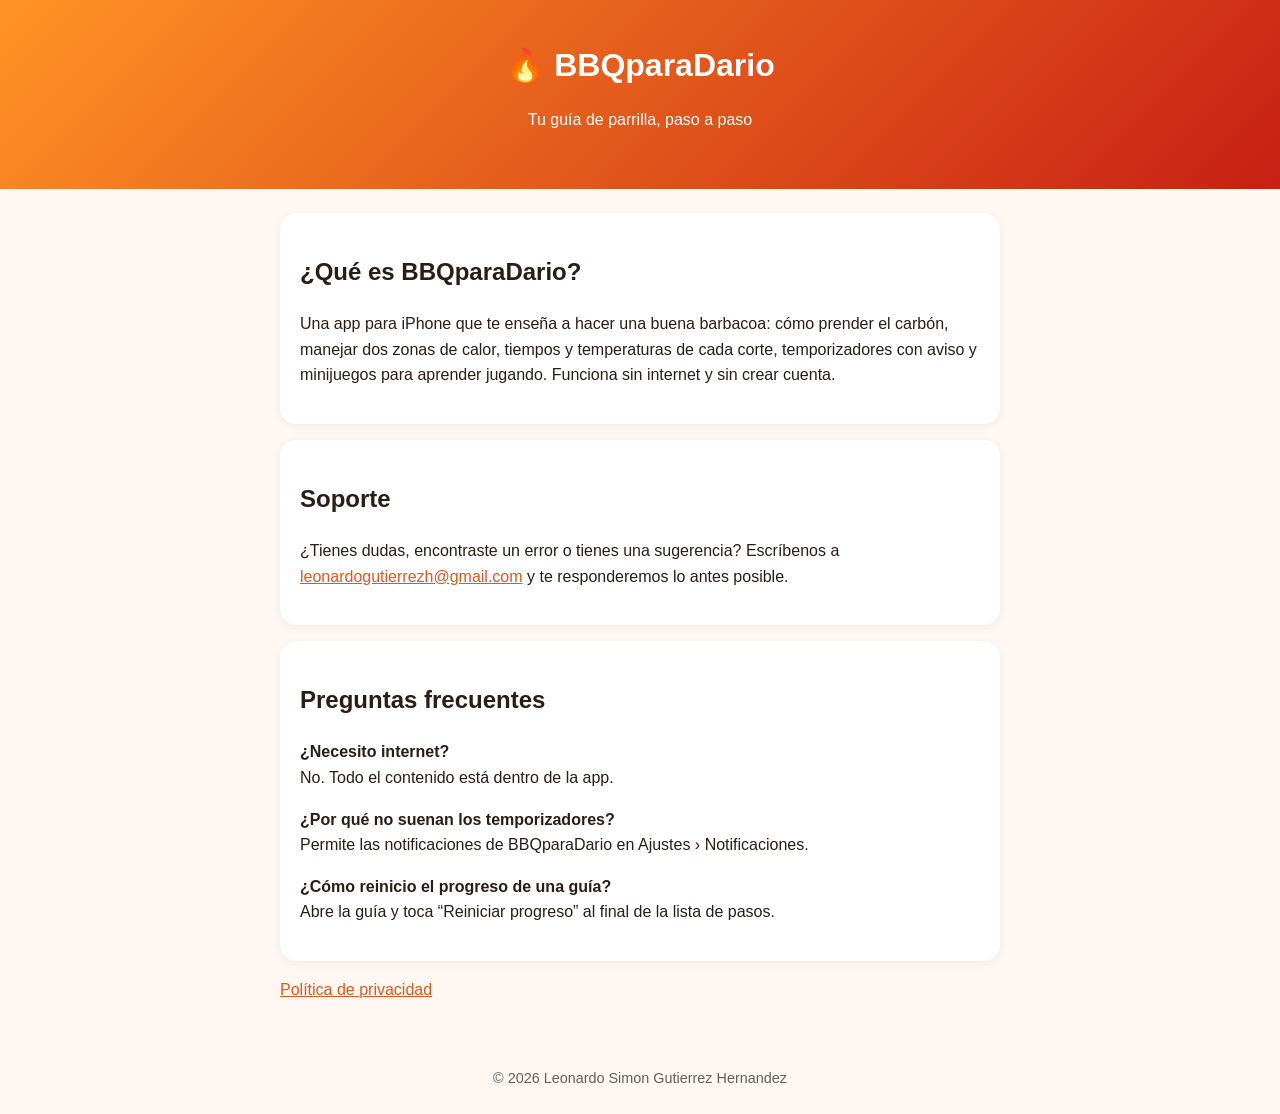
==== index.html @ a3f538dc "BBQparaDario support and privacy pages Co-Authored-By: Claude Opus 5.5 <noreply@anthropic.com>" ====
<!doctype html><html lang="es"><head><meta charset="utf-8"><meta name="viewport" content="width=device-width,initial-scale=1">
<title>BBQparaDario – Soporte</title><link rel="stylesheet" href="style.css"></head><body>
<header><h1>🔥 BBQparaDario</h1><p>Tu guía de parrilla, paso a paso</p></header>
<main>
<div class="card"><h2>¿Qué es BBQparaDario?</h2><p>Una app para iPhone que te enseña a hacer una buena barbacoa: cómo prender el carbón, manejar dos zonas de calor, tiempos y temperaturas de cada corte, temporizadores con aviso y minijuegos para aprender jugando. Funciona sin internet y sin crear cuenta.</p></div>
<div class="card"><h2>Soporte</h2><p>¿Tienes dudas, encontraste un error o tienes una sugerencia? Escríbenos a <a href="mailto:leonardogutierrezh@gmail.com">leonardogutierrezh@gmail.com</a> y te responderemos lo antes posible.</p></div>
<div class="card"><h2>Preguntas frecuentes</h2>
<p><strong>¿Necesito internet?</strong><br>No. Todo el contenido está dentro de la app.</p>
<p><strong>¿Por qué no suenan los temporizadores?</strong><br>Permite las notificaciones de BBQparaDario en Ajustes › Notificaciones.</p>
<p><strong>¿Cómo reinicio el progreso de una guía?</strong><br>Abre la guía y toca “Reiniciar progreso” al final de la lista de pasos.</p></div>
<p><a href="privacy.html">Política de privacidad</a></p>
</main><footer>© 2026 Leonardo Simon Gutierrez Hernandez</footer></body></html>
---- style.css ----
:root{--bg:#fff8f2;--fg:#2b1d14;--accent:#e2571c;--card:#ffffff}
@media (prefers-color-scheme:dark){:root{--bg:#1c1410;--fg:#f5ebe3;--card:#2a1f19}}
body{margin:0;font-family:-apple-system,BlinkMacSystemFont,"Segoe UI",sans-serif;background:var(--bg);color:var(--fg);line-height:1.6}
header{background:linear-gradient(135deg,#ff9424,#c71f14);color:#fff;padding:40px 16px;text-align:center}
header h1{margin:0;font-size:2rem}main{max-width:720px;margin:0 auto;padding:24px 16px}
.card{background:var(--card);border-radius:16px;padding:20px;margin-bottom:16px;box-shadow:0 2px 10px rgba(0,0,0,.06)}
a{color:var(--accent)}footer{text-align:center;opacity:.7;padding:24px 16px;font-size:.9rem}
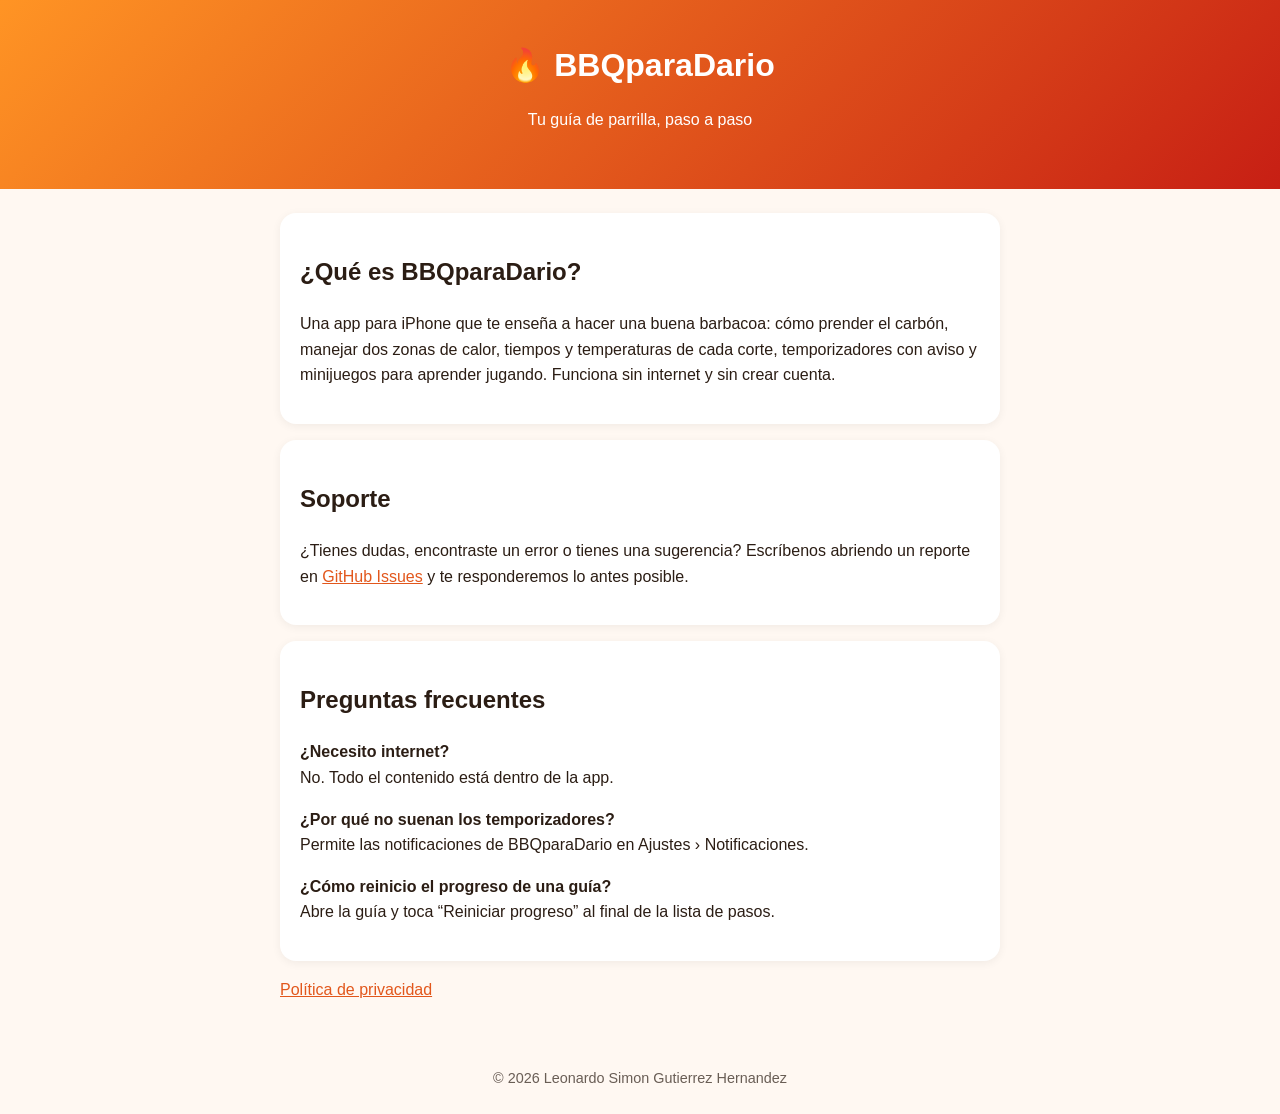
==== commit e07b6ed0: "Use GitHub Issues for contact Co-Authored-By: Claude Opus 5.5 <noreply@anthropic.com>" ====
--- a/index.html
+++ b/index.html
@@ -3,7 +3,7 @@
 <header><h1>🔥 BBQparaDario</h1><p>Tu guía de parrilla, paso a paso</p></header>
 <main>
 <div class="card"><h2>¿Qué es BBQparaDario?</h2><p>Una app para iPhone que te enseña a hacer una buena barbacoa: cómo prender el carbón, manejar dos zonas de calor, tiempos y temperaturas de cada corte, temporizadores con aviso y minijuegos para aprender jugando. Funciona sin internet y sin crear cuenta.</p></div>
-<div class="card"><h2>Soporte</h2><p>¿Tienes dudas, encontraste un error o tienes una sugerencia? Escríbenos a <a href="mailto:leonardogutierrezh@gmail.com">leonardogutierrezh@gmail.com</a> y te responderemos lo antes posible.</p></div>
+<div class="card"><h2>Soporte</h2><p>¿Tienes dudas, encontraste un error o tienes una sugerencia? Escríbenos abriendo un reporte en <a href="https://github.com/leonardogutierrezh/bbqparadario/issues">GitHub Issues</a> y te responderemos lo antes posible.</p></div>
 <div class="card"><h2>Preguntas frecuentes</h2>
 <p><strong>¿Necesito internet?</strong><br>No. Todo el contenido está dentro de la app.</p>
 <p><strong>¿Por qué no suenan los temporizadores?</strong><br>Permite las notificaciones de BBQparaDario en Ajustes › Notificaciones.</p>
